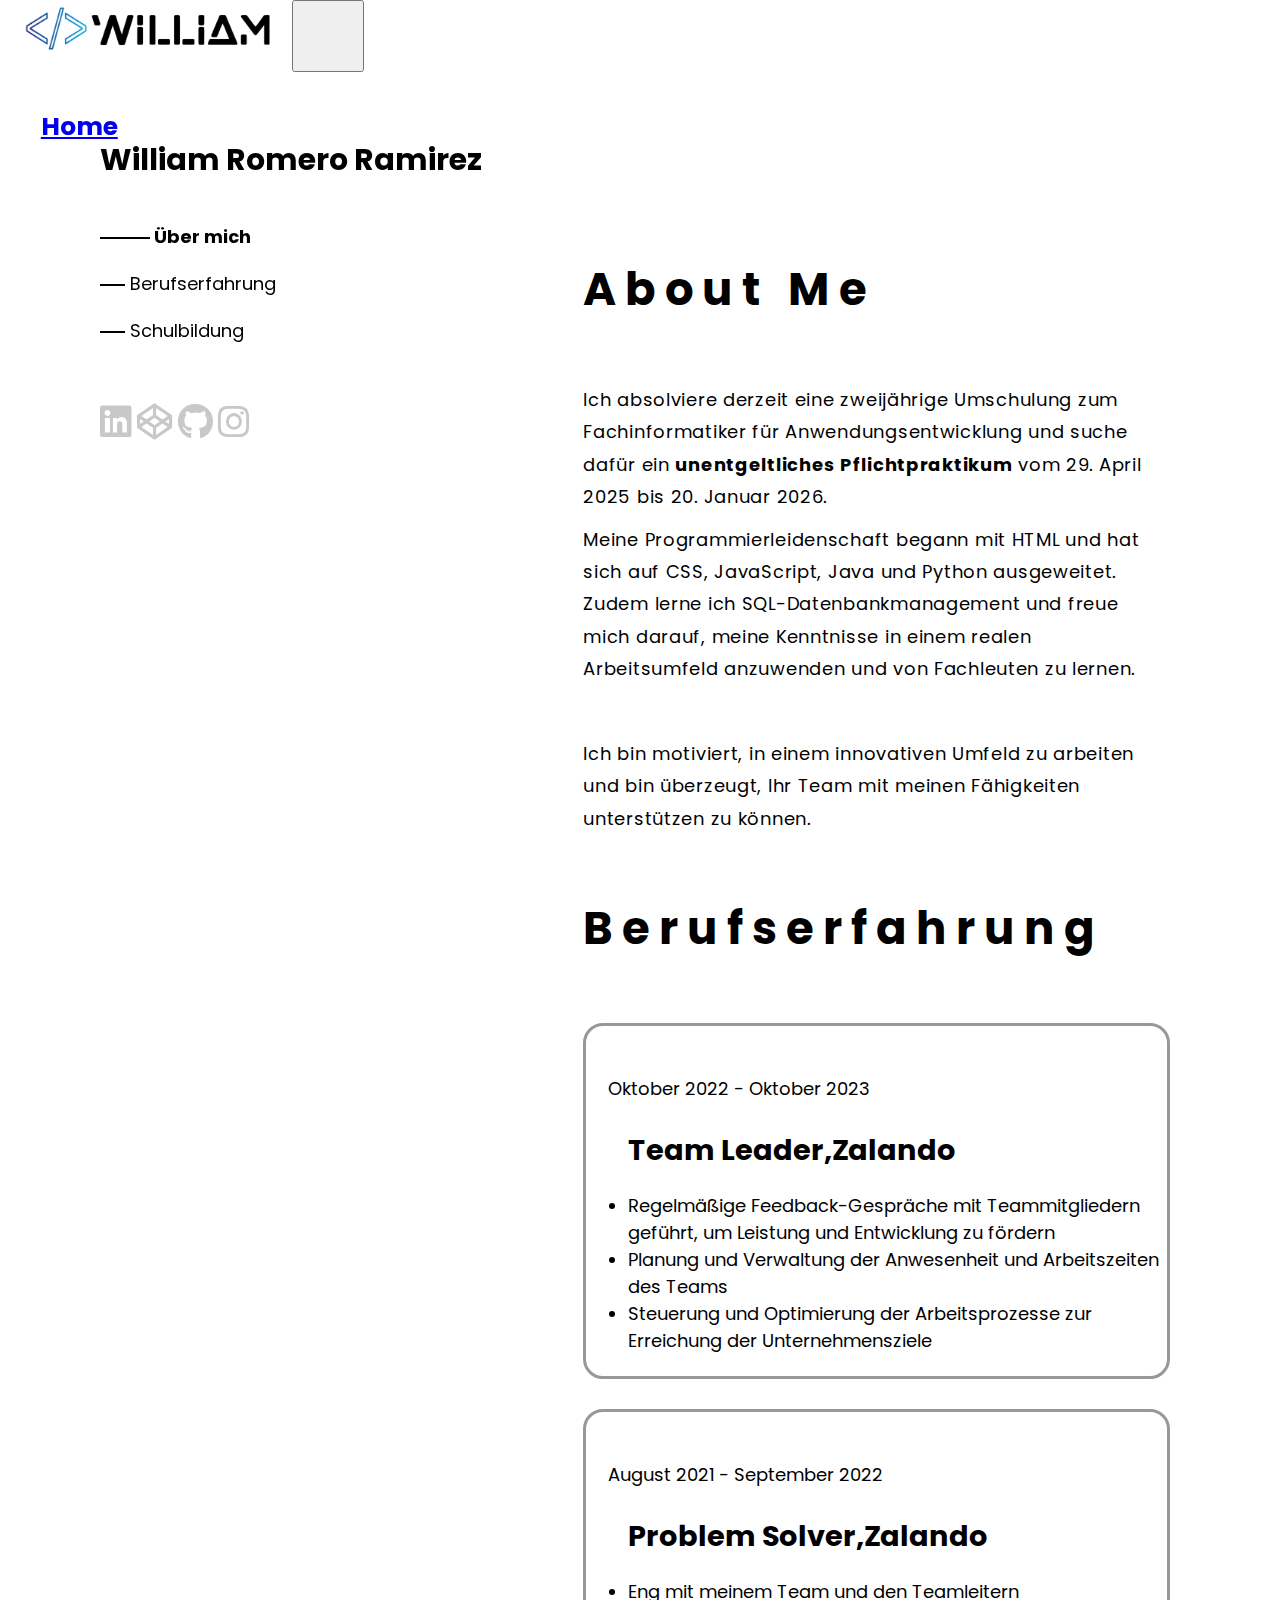
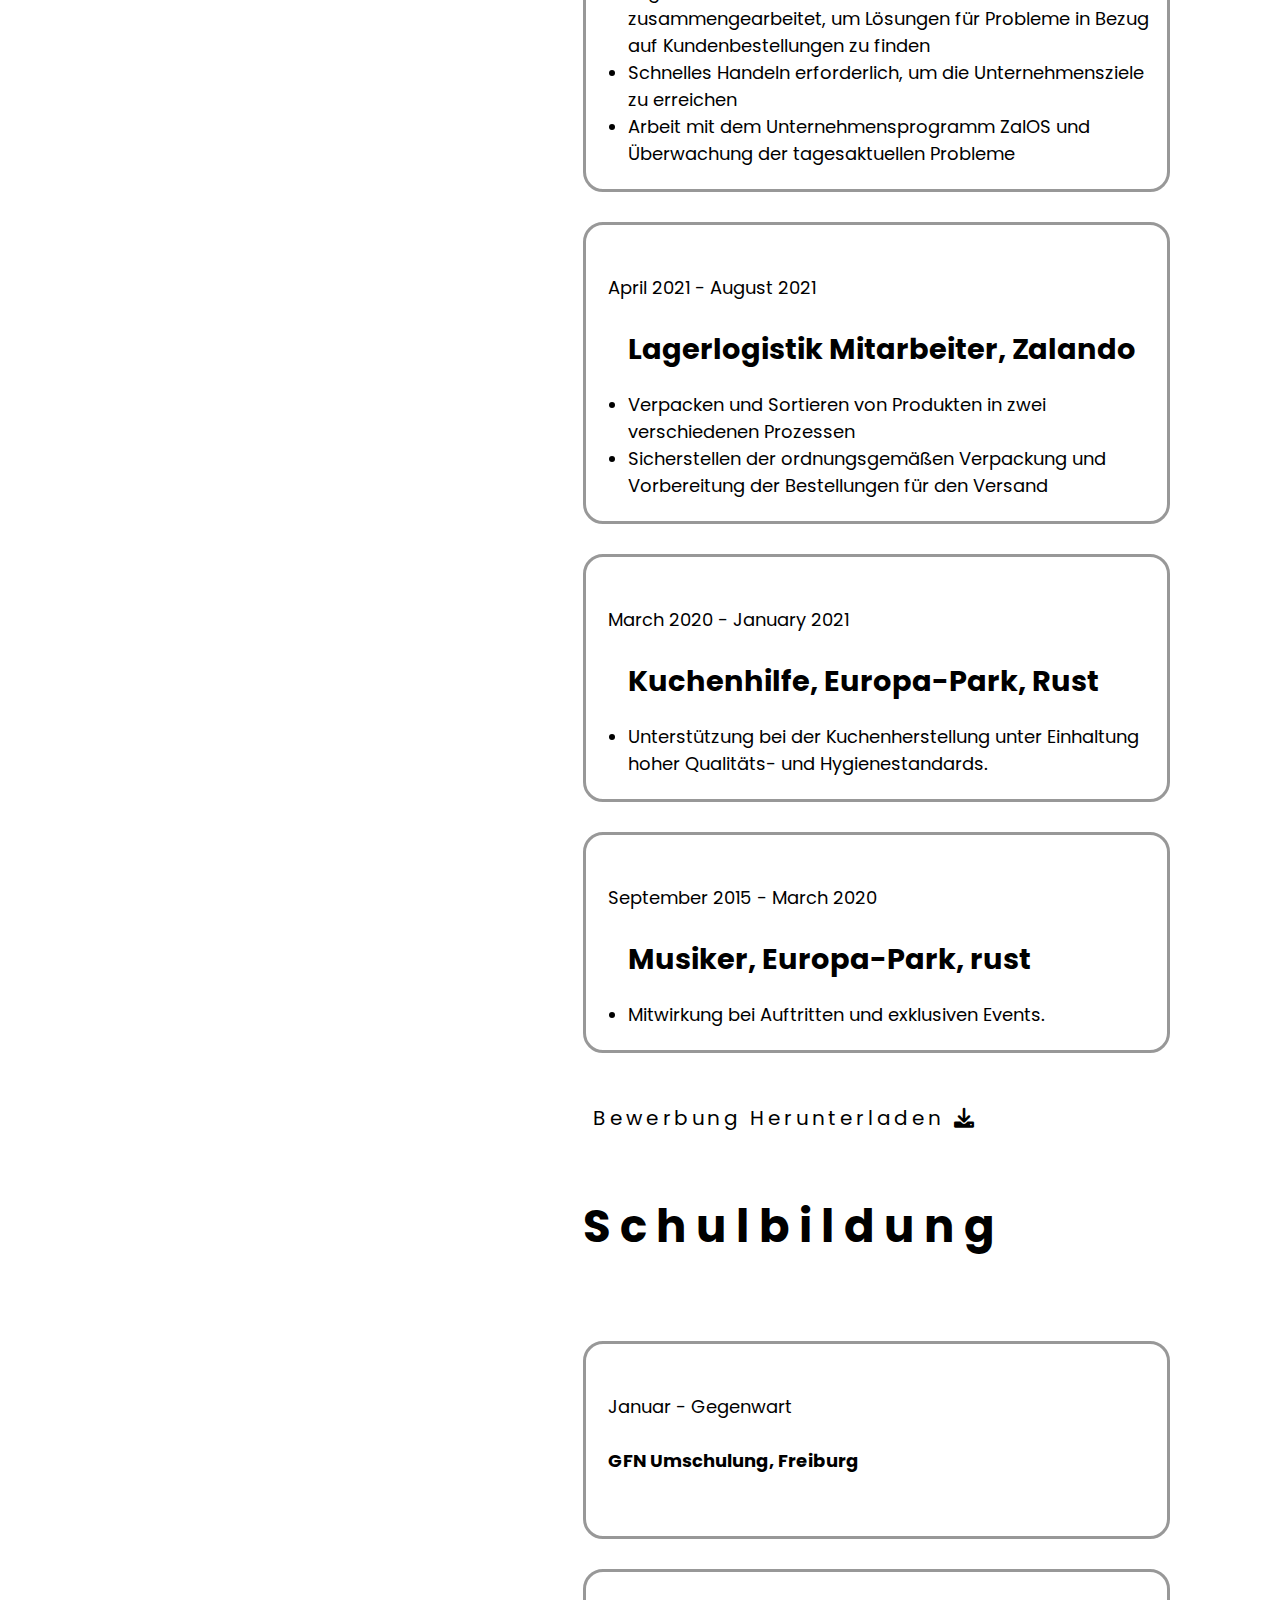
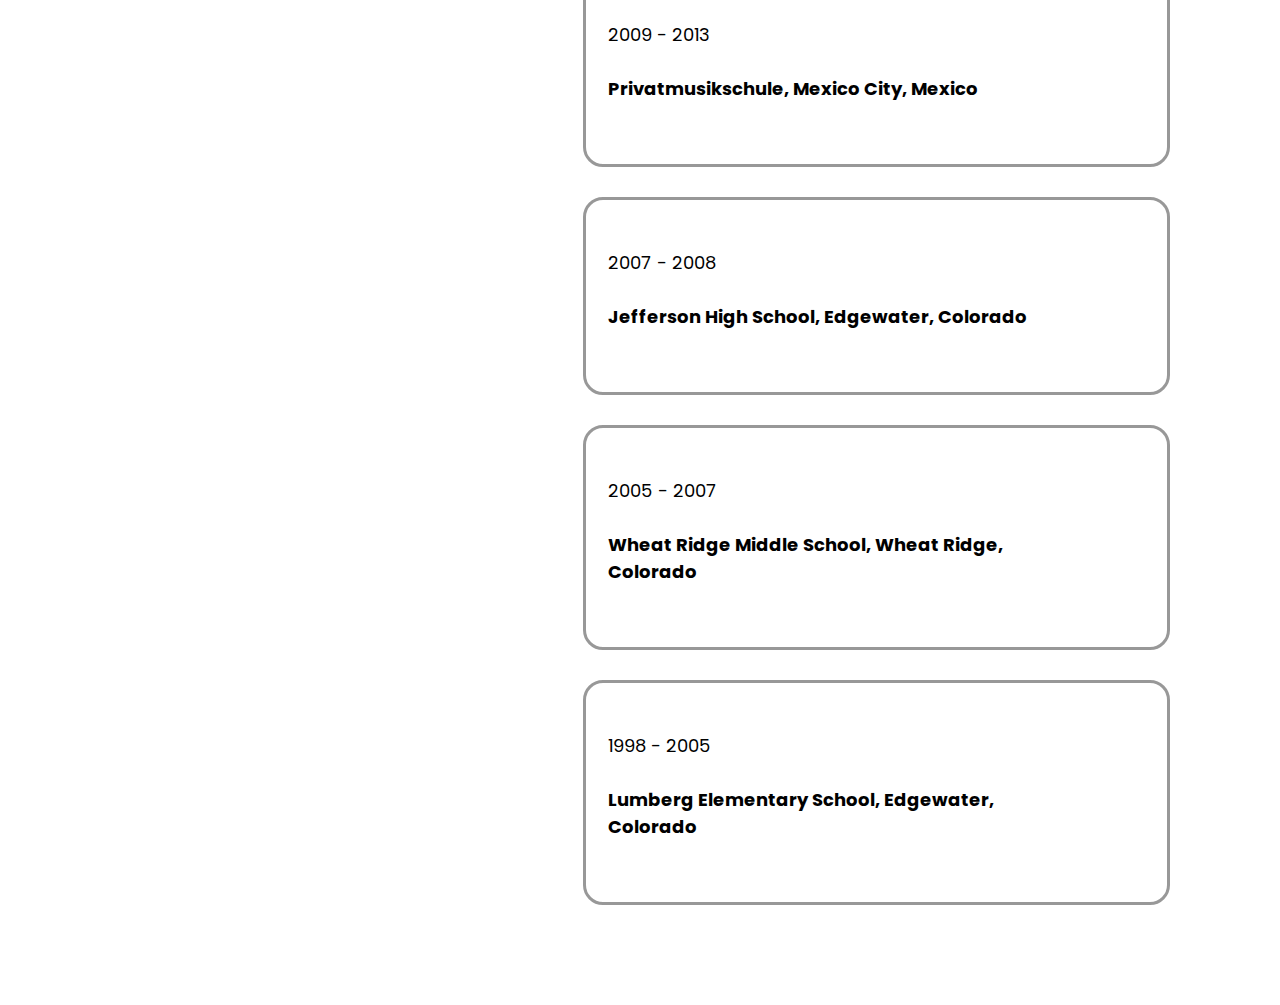
==== resume.html @ 7e800c6c "Finished Portfolio" ====
<!doctype html>
<html lang="de">
<head>
    <meta charset="UTF-8">
    <meta name="viewport"
          content="width=device-width, user-scalable=no, initial-scale=1.0, maximum-scale=1.0, minimum-scale=1.0">
    <meta http-equiv="X-UA-Compatible" content="ie=edge">
    <title>Über Mich</title>
    <link href="https://cdn.jsdelivr.net/npm/bootstrap@5.0.2/dist/css/bootstrap.min.css" rel="stylesheet"
          integrity="sha384-EVSTQN3/azprG1Anm3QDgpJLIm9Nao0Yz1ztcQTwFspd3yD65VohhpuuCOmLASjC" crossorigin="anonymous">
    <link rel="stylesheet" href="https://cdnjs.cloudflare.com/ajax/libs/font-awesome/6.0.0-beta3/css/all.min.css">
    <script src="https://cdn.jsdelivr.net/npm/bootstrap@5.0.2/dist/js/bootstrap.bundle.min.js"
            integrity="sha384-MrcW6ZMFYlzcLA8Nl+NtUVF0sA7MsXsP1UyJoMp4YLEuNSfAP+JcXn/tWtIaxVXM" crossorigin="anonymous">

    </script>
    <link rel="preconnect" href="https://fonts.googleapis.com">
    <link rel="preconnect" href="https://fonts.gstatic.com" crossorigin>
    <link href="https://fonts.googleapis.com/css2?family=Playfair+Display:ital,wght@0,400..900;1,400..900&display=swap"
          rel="stylesheet">
    <link rel="stylesheet" href="resume.css">
</head>
<body class="bg-light">
<nav id="navbar" class="navbar navbar-expand-lg navbar-dark">
    <div class="container-fluid ">
        <a class="navbar-brand text-dark" href="index.html"><img id="logo" src="logo.PNG" alt=""></a>
        <button class="navbar-toggler bg-dark" type="button" data-bs-toggle="collapse" data-bs-target="#navbarNavAltMarkup" aria-controls="navbarNavAltMarkup" aria-expanded="false" aria-label="Toggle navigation">
            <span class="navbar-toggler-icon"></span>
        </button>
        <div class="collapse navbar-collapse d-lg-flex justify-content-end " id="navbarNavAltMarkup">
            <div class="navbar-nav d-flex">
                <a class="nav-link active text-dark" aria-current="page" href="index.html">Home</a>
                <!--                <a class="nav-link text-dark" href="index.html#about">Über Mich</a>-->
                <!--                <a class="nav-link text-dark" href="index.html#tech-stack-ctr">Tech-stack</a>-->
                <!--                <a class="nav-link text-dark" href="index.html#projects-ctr">Projekten</a>-->
                <!--                <a class="nav-link text-dark" href="#">Lebenslauf</a>-->
            </div>
        </div>
    </div>
</nav>
<div id="resume-ctr" class="d-flex">
    <section id="about-ctr" class="d-xl-flex flex-xl-column">
        <div id="pic-ctr">
            <img id="resume-pic" src="william4.PNG" alt="">
        </div>
        <h1>William Romero Ramirez</h1>

        <section id="about-nav" class=" justify-content-end flex-column">
            <a href="#about-right-ctr">
                <p id="about-me"><span class="nav-line "></span> Über mich</p>
            </a>
            <a href="#resume">
                <p id="experience"><span class="nav-line"></span> Berufserfahrung</p>
            </a>
            <a href="#schools-ctr">
                <p id="education"><span class="nav-line"></span> Schulbildung</p>
            </a>
        </section>
        <div id="about-icons" class="d-flex justify-content-between">
            <a href="#">
                <i class="fa-brands fa-linkedin"></i>
            </a>
            <a href="#">
                <i class="fa-brands fa-codepen"></i>
            </a>
            <a href="#">
                <i class="fa-brands fa-github"></i>
            </a>
            <a href="https://www.instagram.com/willrr07/" target="_blank">
                <i class="fa-brands fa-instagram"></i>
            </a>
        </div>

    </section>
    <section id="about-right-ctr">
        <h2>About Me</h2>
        <div id="about-text" >
            <p class="text">
                Ich absolviere derzeit eine zweijährige Umschulung zum Fachinformatiker für Anwendungsentwicklung und
                suche dafür ein <span>unentgeltliches Pflichtpraktikum</span> vom 29. April 2025 bis 20. Januar 2026.
            </p>
            <p class="text">
                Meine Programmierleidenschaft begann mit HTML und hat sich auf CSS, JavaScript, Java und Python
                ausgeweitet. Zudem lerne ich SQL-Datenbankmanagement und freue mich darauf, meine Kenntnisse in
                einem realen Arbeitsumfeld anzuwenden und von Fachleuten zu lernen.
            </p>
            <br>
            <p class="text">
                Ich bin motiviert, in einem innovativen Umfeld zu arbeiten und bin überzeugt, Ihr Team mit meinen
                Fähigkeiten unterstützen zu können.
            </p>
        </div>
        <h2>Berufserfahrung</h2>
        <section id="resume">

            <div id="job1" class="jobs">
                <div class="date">
                    <span class="job-date">Oktober 2022 - Oktober 2023</span>
                </div>
                <div class="ex-ctr">
                    <h3>Team Leader,Zalando</h3>
                    <ul class="active-text">
                        <li>Regelmäßige Feedback-Gespräche mit Teammitgliedern geführt, um Leistung und Entwicklung zu fördern</li>
                        <li>Planung und Verwaltung der Anwesenheit und Arbeitszeiten des Teams</li>
                        <li>Steuerung und Optimierung der Arbeitsprozesse zur Erreichung der Unternehmensziele</li>
                    </ul>
                </div>
            </div>
            <div id="job2" class="jobs">
                <div class="date">
                    <span class="job-date">August 2021 - September 2022</span>
                </div>
                <div class="ex-ctr">
                    <h3>Problem Solver,Zalando</h3>

                    <ul>
                        <li>Eng mit meinem Team und den Teamleitern zusammengearbeitet, um Lösungen für Probleme in
                            Bezug auf Kundenbestellungen zu finden</li>
                        <li>Schnelles Handeln erforderlich, um die Unternehmensziele zu erreichen</li>
                        <li>Arbeit mit dem Unternehmensprogramm ZalOS und Überwachung der tagesaktuellen Probleme</li>
                    </ul>
                </div>

            </div>
            <div id="job3" class="jobs">
                <div class="date">
                    <span class="job-date">April 2021 - August 2021</span>
                </div>
                <div class="ex-ctr">
                    <h3>Lagerlogistik Mitarbeiter, Zalando</h3>

                    <ul>
                        <li>Verpacken und Sortieren von Produkten in zwei verschiedenen Prozessen</li>
                        <li>Sicherstellen der ordnungsgemäßen Verpackung und Vorbereitung der Bestellungen für den
                            Versand</li>

                    </ul>
                </div>

            </div>
            <div id="job4" class="jobs">
                <div class="date">
                    <span class="job-date">March 2020 - January 2021</span>
                </div>
                <div class="ex-ctr">
                    <h3>Kuchenhilfe, Europa-Park, Rust</h3>

                    <ul>
                        <li>Unterstützung bei der Kuchenherstellung unter Einhaltung hoher
                            Qualitäts- und
                            Hygienestandards.</li>

                    </ul>
                </div>

            </div>
            <div id="job5" class="jobs">
                <div class="date">
                    <span class="job-date">September 2015 - March 2020</span>
                </div>
                <div class="ex-ctr">
                    <h3>Musiker, Europa-Park, rust</h3>

                    <ul>
                        <li>Mitwirkung bei Auftritten und exklusiven Events.</li>

                    </ul>
                </div>

            </div>
            <div id="cv">
                <a id="download" href="#">Bewerbung Herunterladen
                    <i class="fa-solid fa-download"></i>
                </a>

            </div>
            <h2>Schulbildung</h2>
            <section id="schools-ctr">
                <div class="schools">
                    <div class="date">
                        <p class="job-date">Januar - Gegenwart</p>
                    </div>
                    <div class="school">
                        <h3>GFN Umschulung, Freiburg</h3>
                    </div>
                </div>
                <div class="schools">
                    <div class="date">
                        <p class="job-date">2009 - 2013</p>
                    </div>
                    <div class="school">
                        <h3>Privatmusikschule, Mexico City, Mexico</h3>
                    </div>
                </div>
                <div class="schools">
                    <div class="date">
                        <p class="job-date">2007 - 2008</p>
                    </div>
                    <div class="school">
                        <h3>Jefferson High School, Edgewater, Colorado</h3>
                    </div>
                </div>
                <div class="schools">
                    <div class="date">
                        <p class="job-date">2005 - 2007</p>
                    </div>
                    <div class="school">
                        <h3>Wheat Ridge Middle School, Wheat Ridge, Colorado</h3>
                    </div>
                </div>
                <div class="schools">
                    <div class="date">
                        <p class="job-date">1998 - 2005</p>
                    </div>
                    <div class="school">
                        <h3>Lumberg Elementary School, Edgewater, Colorado</h3>
                    </div>
                </div>
            </section>

        </section>
    </section>
</div>
<script src="resume.js"></script>
</body>
</html>
---- resume.css ----
@font-face {
    font-family: 'MyCustomFont';
    src: url('fonts/Poppins-Regular.ttf') format('truetype'); /* Point to the correct path */
    font-weight: 400;
    font-style: normal;
}
@font-face {
    font-family: 'MyCustomFont';
    src: url('fonts/Poppins-SemiBold.ttf') format('truetype'); /* Point to the correct path */
    font-weight: 600;
    font-style: normal;
}
@font-face {
    font-family: 'MyCustomFont';
    src: url('fonts/Poppins-Bold.ttf') format('truetype'); /* Point to the correct path */
    font-weight: 800;
    font-style: normal;
}

*{
    margin: 0;
    padding: 0;
    font-size: 18px;
    font-family: 'MyCustomFont';
}
#navbar {
    z-index: 1;
    font-size: 2.2rem;
    font-weight: bold;
}
#logo{
    width: 16rem;
}
.navbar-toggler{
    /*position: absolute;*/
    width: 4rem;
    height: 4rem;
}
.navbar-toggler-icon{
    width: 2rem;
    height: 2rem;
}
.navbar-collapse{
    color: black;
    backdrop-filter: blur(10px);
    padding: 30px;
    margin-left: 65%;
}


html{
    scroll-padding-top: 180px;
}
#resume-ctr{
    width: 70%;
    margin-left: 30%;
    box-sizing: border-box;
}
#about-nav a {
    text-decoration: none;
}

#about-ctr{
    position: fixed; /* Keeps the left div fixed in place */
    top: 70px; /* Ensures it stays at the top of the viewport */
    left: 80px; /* Ensures it stays aligned with the left side */
    width: 35%; /* Adjust the width as needed */
    height: 50vh; /* Full height of the viewport */
    /* Optional background color */
    padding: 20px;
    box-sizing: border-box;
}
h1 {
    margin: 20px 0;
    font-size: 30px;
}
h2{
    letter-spacing: .5rem;
}
h1,h2,h3{
    color:black;

}
p,li{
    color: black;
}

#about-nav {
    align-items: start;
    width: 40%;
    margin: 40px 0;
}
.active-nav {
    font-weight: bold;
}
.active-nav .nav-line{
    width:50px;
    transition: 1s;
}
#about-nav p {
    font-size: 18px;
    margin-bottom: 20px;
}
.nav-line {
    display: inline-block;
    width: 25px; /* Adjust the width to the length of the dash you want */
    height: 2px; /* Adjust the height to the thickness of the dash */
    background-color: black; /* Set the color of the dash */
    vertical-align: middle;
    transition: .5s;
}
#pic-ctr{
    width: 100%;
}
#resume-pic{
    margin-left: 3rem;
    width: 12rem;
    border-radius: 15px;
}
.jobs ul{
    list-style-type: disc;
}
h2 {
    font-size: 2.5rem;
    margin: 60px 0;
}
#about-icons {
    margin-top: 60px;

    width: 60%;
}
#about-icons i:hover{
    color: black;
    cursor: pointer;
}
#about-icons a{
    text-decoration: none;
    color:rgba(200,200,200);
}
i{
    font-size: 2rem;
}
#about-right-ctr{
    margin-left: 20%; /* Offset by the width of the left div */
    width: 70%; /* Adjust the width accordingly */
    padding: 20px;
    box-sizing: border-box; /* Includes padding in width calculation */
    overflow-y: auto;
}
#about-text{
    line-height: 1.8;
    letter-spacing: .04rem;
}
#about-text p {
    margin: 10px 0;
}
.text span{
    font-weight: bold;
}
.ex-ctr{
    width: 100%;
    padding: 0 20px
}
.jobs, .schools {

    height: 100%;

    margin: 30px 0;
    border: 3px solid rgba(50,50,50,.5);

    padding: 22px;
    border-radius: 20px;
}
.jobs h3{
    font-size: 1.6rem;
    margin-bottom: 20px;
}
.date {
    width: 100%;
    margin: 1.5rem 0;
}
#cv{
    margin: 50px 0 50px 10px;
    transition: .5s;
    width: 100%;
    letter-spacing: .2rem;
}
#cv i,a {
    font-size: 20px;
    transition: .5s;
}
#cv #download:hover + i{
    font-size: 21px;
}

#download {
    color: black;
    text-decoration: none;

}
#cv #download:hover{
    font-size: 1.2rem;
    transition: .5s;
}
#schools-ctr{
    justify-content: space-between;
    margin: 80px 0;
}
#schools-ctr h3{
    margin-bottom: 40px;
}
.schools h3 {
    font-size: 18px;
    margin-top: 2px;
}
.schools p{
    font-size: 18px;
    width: 50%;
}
.school {
    width: 80%;
}


@media (max-width: 1155px){
    #resume-ctr{
        flex-direction: column;
        width:100%;
        margin: 0;
        position: relative;

    }
    #about-ctr{
        position: relative;
        top: 0;
        left: 0;
        justify-content: center;
        height: 100%;
        width: 80%;
        text-align: center;
        margin: 0 auto;
    }
    #about-nav{
        display: none;

    }
    #about-icons{
        width: 100%;
    }
    #about-right-ctr{
        width: 80%;
        margin: 0 auto;

    }
    #about-right-ctr>h2{
        margin-top: 15rem;
    }
    .jobs .schools{
        flex-direction: column;
    }
}
@media (min-width: 992px){
    .nav-link{
        margin: 0 .6rem;
        font-size: 1.4rem;
    }
    #navbar .nav-link:hover{
        background-color: rgba(220,220,220,.5);
        border-radius: 15px;
        transition: .5s;
    }
    #logo{
        width: 16rem;
    }
    .navbar-collapse{
        margin-left:0;
    }
    #hero-img{
        height: 40rem;
        width: 100%;
    }
    #about-ctr{
        height: 50%;
        width: 40%;
        margin: 0 auto;
    }

}

@media (max-width: 730px) {
    #logo {
        width: 12rem;
    }
    .navbar-toggler{
        width: 2.5rem;
        height: 2.5rem;
    }
    .navbar-toggler-icon{
        width: 1rem;
        height: 1rem;
    }
    #about-ctr{
        width: 100%;
    }
    #about-right-ctr{
        width: 95%;
        padding: 0;
    }
}
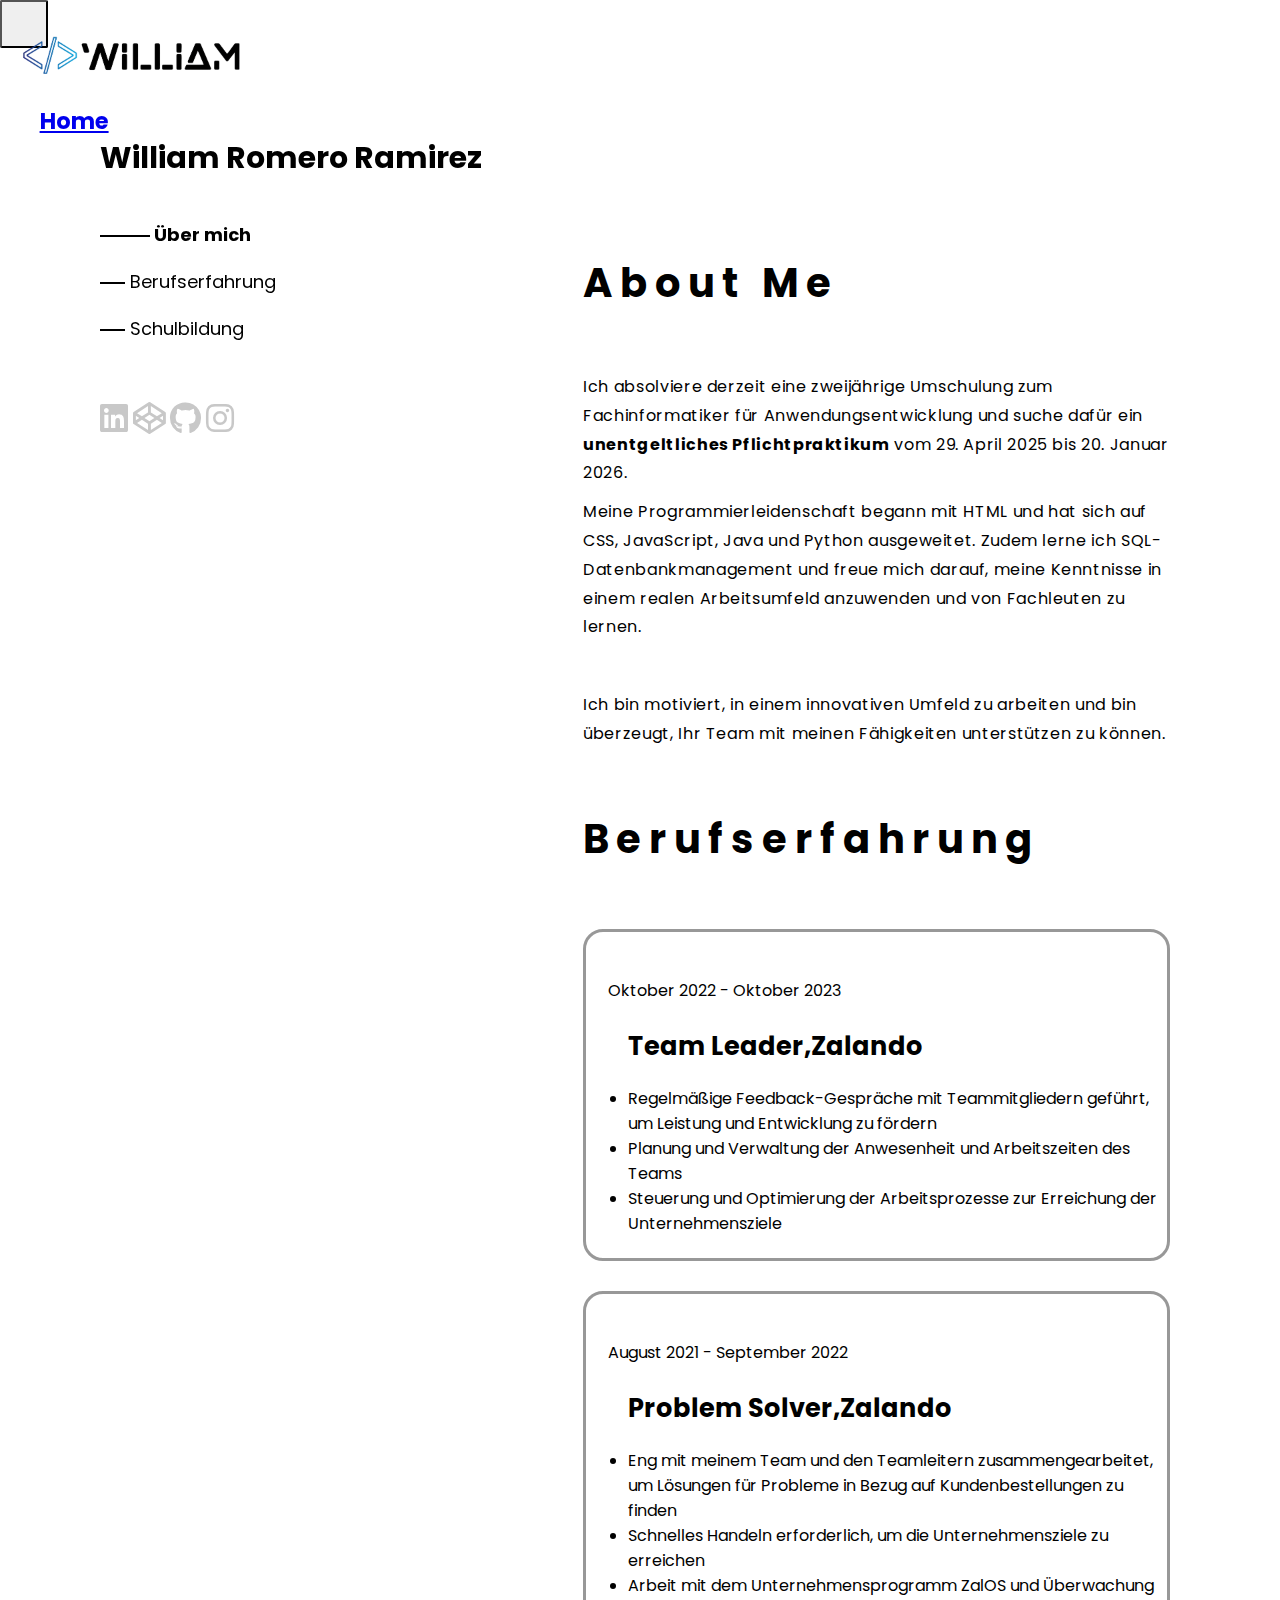
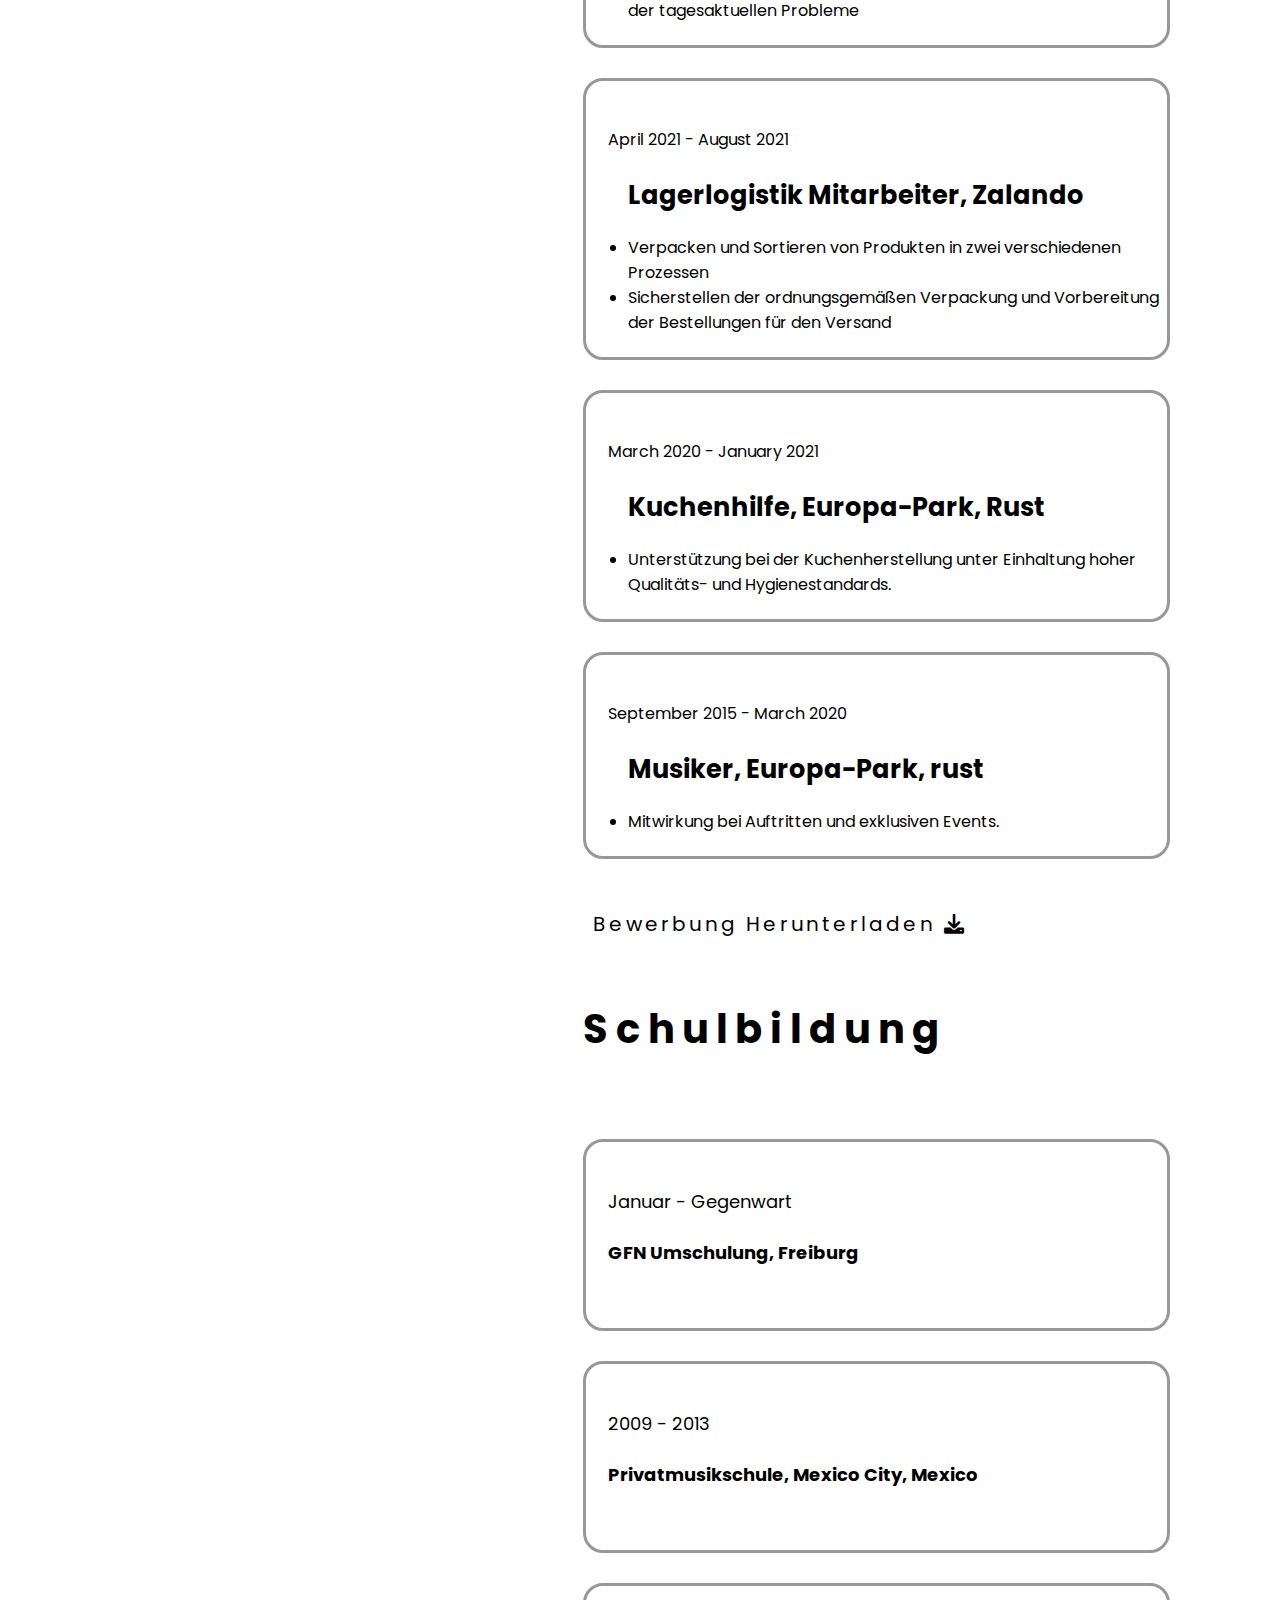
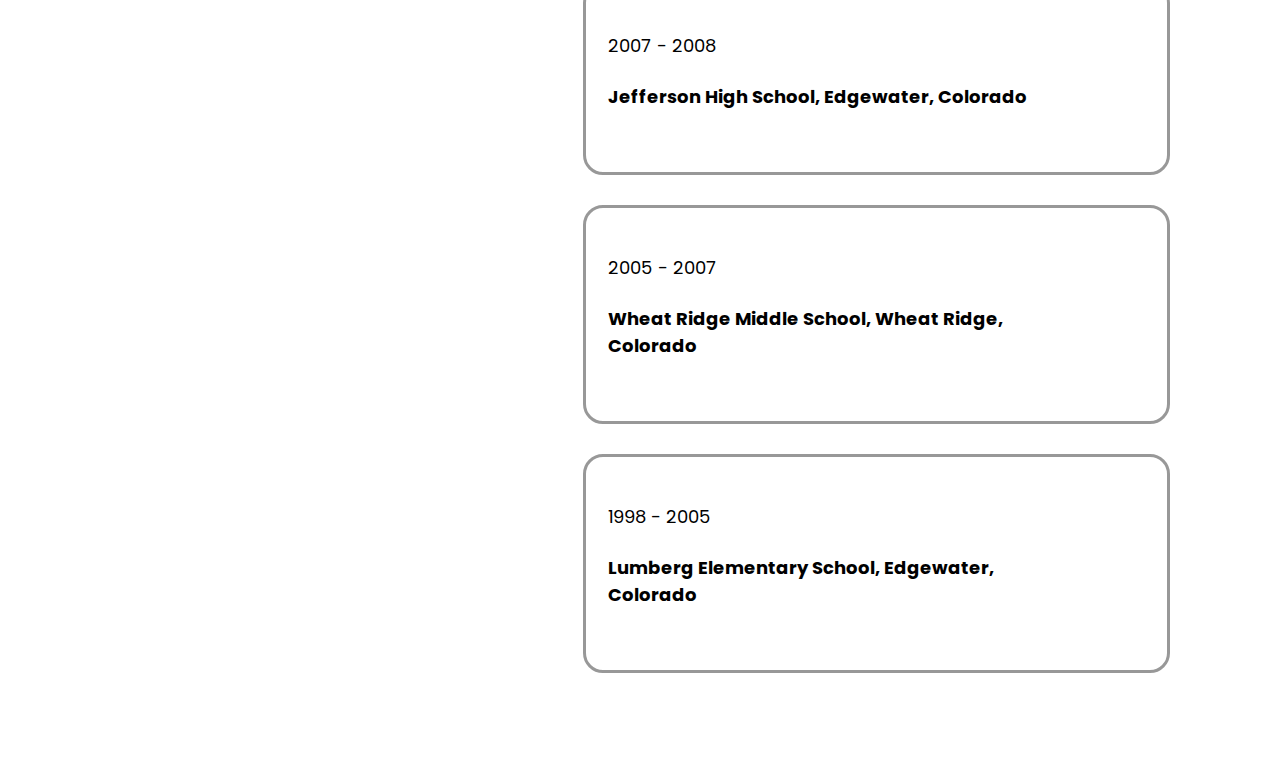
==== commit e99f6a01: "updated links" ====
--- a/resume.html
+++ b/resume.html
@@ -56,13 +56,13 @@
             </a>
         </section>
         <div id="about-icons" class="d-flex justify-content-between">
-            <a href="#">
+            <a href="https://www.linkedin.com/in/william-romero-ramirez-38bbb51ab/" target="_blank">
                 <i class="fa-brands fa-linkedin"></i>
             </a>
-            <a href="#">
+            <a href="https://codepen.io/your-work/" target="_blank">
                 <i class="fa-brands fa-codepen"></i>
             </a>
-            <a href="#">
+            <a href="https://github.com/williamR07" target="_blank">
                 <i class="fa-brands fa-github"></i>
             </a>
             <a href="https://www.instagram.com/willrr07/" target="_blank">
--- a/resume.css
+++ b/resume.css
@@ -20,7 +20,6 @@
 *{
     margin: 0;
     padding: 0;
-    font-size: 18px;
     font-family: 'MyCustomFont';
 }
 #navbar {
@@ -28,17 +27,19 @@
     font-size: 2.2rem;
     font-weight: bold;
 }
-#logo{
-    width: 16rem;
+#logo {
+    width: 15rem;
+    position: absolute;
+    top: 1.5rem;
+    left: 0;
+    z-index: 1;
 }
 .navbar-toggler{
     /*position: absolute;*/
-    width: 4rem;
-    height: 4rem;
+    padding: 0;
 }
 .navbar-toggler-icon{
-    width: 2rem;
-    height: 2rem;
+
 }
 .navbar-collapse{
     color: black;
@@ -244,6 +245,17 @@
         display: none;
 
     }
+    .navbar-toggler{
+        width: 4rem;
+        height: 4rem;
+        border-radius: 2px;
+    }
+    .navbar-toggler-icon{
+        width: 2rem;
+        height: 2rem;
+        padding: 0;
+        margin:0;
+    }
     #about-icons{
         width: 100%;
     }
@@ -269,8 +281,22 @@
         border-radius: 15px;
         transition: .5s;
     }
-    #logo{
+    .navbar-toggler{
+        width: 3rem;
+        height: 3rem;
+        border-radius: 2px;
+    }
+    .navbar-toggler-icon{
+        width: 1.5rem;
+        height: 1.5rem;
+        padding: 0;
+        margin:0;
+    }
+    #logo {
         width: 16rem;
+        position: absolute;
+        top: 2rem;
+        left: 0;
     }
     .navbar-collapse{
         margin-left:0;
@@ -289,15 +315,35 @@
 
 @media (max-width: 730px) {
     #logo {
-        width: 12rem;
+        width: 15rem;
+        position: absolute;
+        top: 1.5rem;
+        left: 0;
+    }
+    .navbar{
+        padding:0;
+    }
+    .navbar-nav {
+        font-size: 2.5rem;
+    }
+    .container-fluid{
+        width: 100%;
+        padding: .3rem .3rem 0 0;
     }
     .navbar-toggler{
-        width: 2.5rem;
-        height: 2.5rem;
+        width: 4rem;
+        height: 4rem;
+        margin: .2rem .4rem 0 0;
+        border-radius: 5px;
     }
     .navbar-toggler-icon{
-        width: 1rem;
-        height: 1rem;
+        width: 2rem;
+        height: 2rem;
+        padding: 0;
+        margin:0;
+    }
+    #resume-pic{
+        margin: 0;
     }
     #about-ctr{
         width: 100%;
@@ -306,4 +352,20 @@
         width: 95%;
         padding: 0;
     }
+    h2{
+        letter-spacing: 0.1rem;
+    }
+}
+@media (max-width: 400px){
+    #logo{
+        width: 12rem;
+        top:1rem;
+    }
+    #pic-ctr{
+        margin: 4rem 0 0 0;
+    }
+    .navbar-toggler{
+        width: 3rem;
+        height: 3rem;
+    }
 }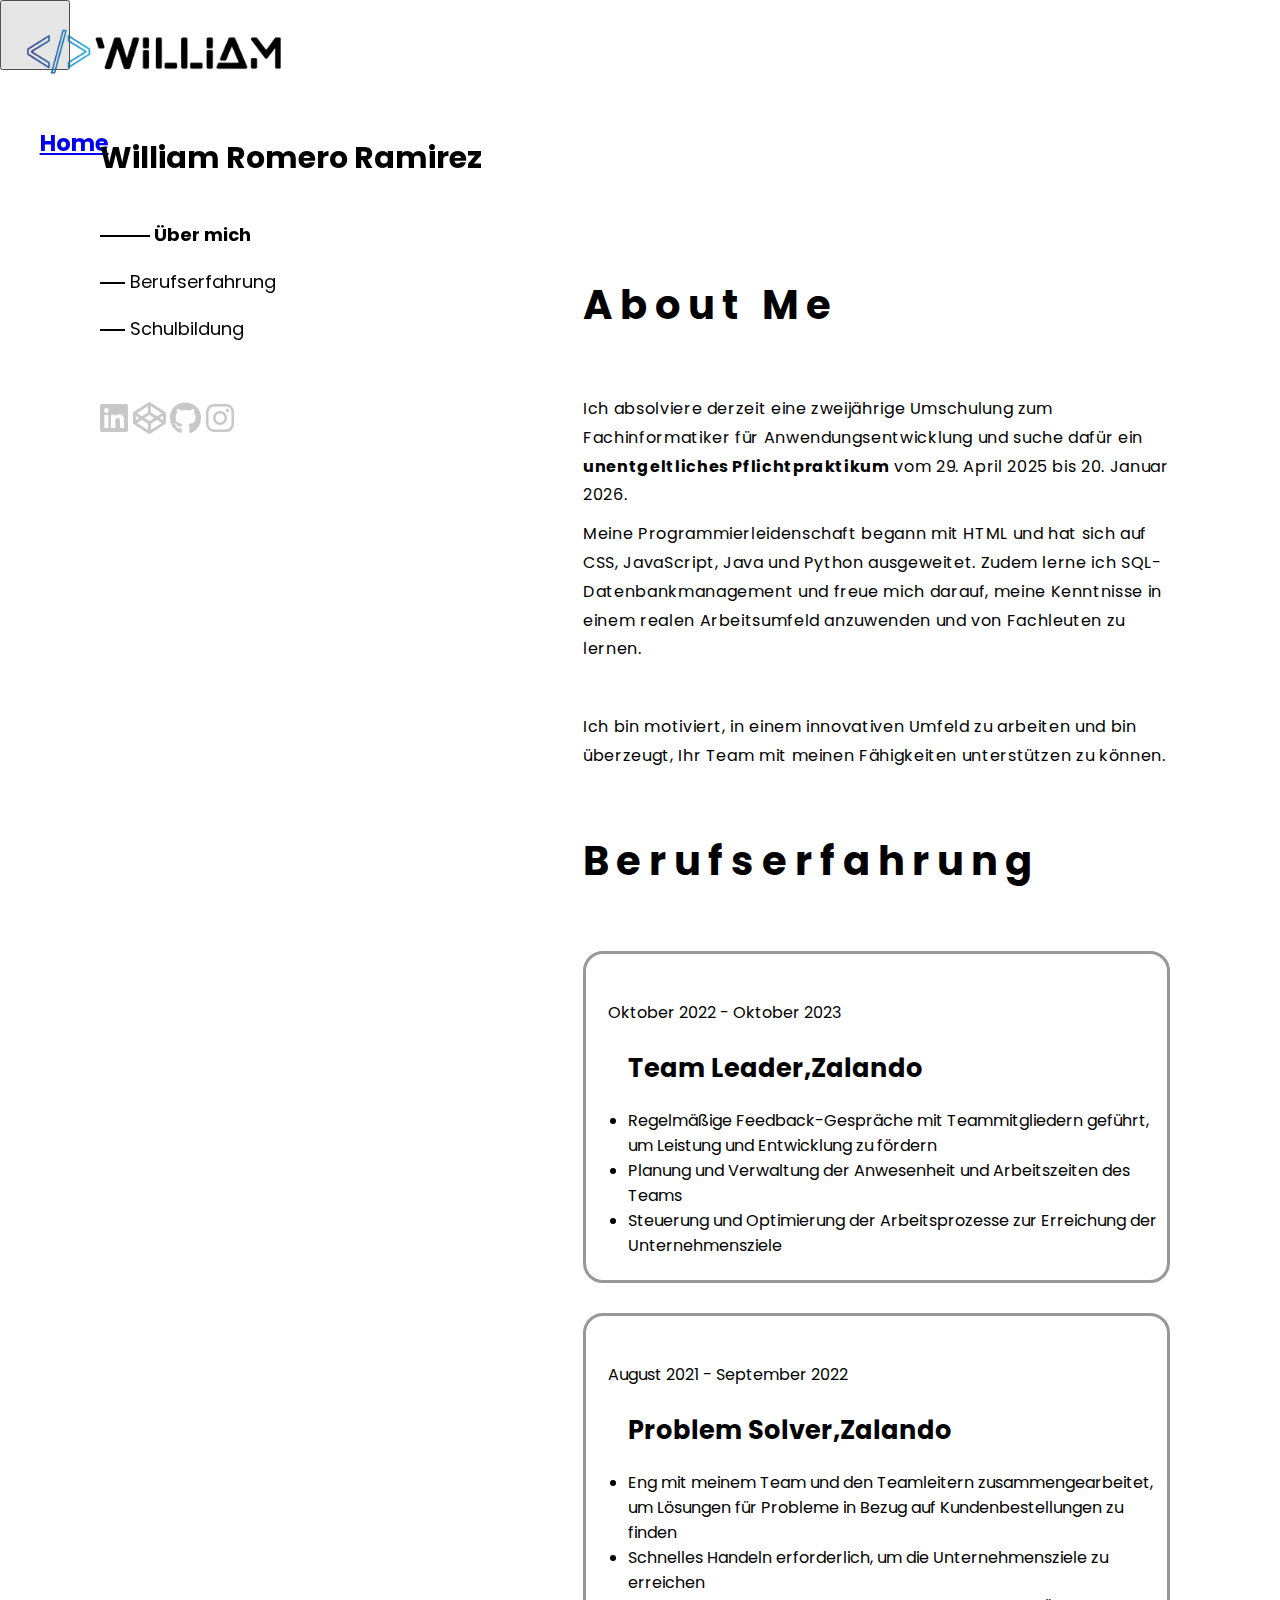
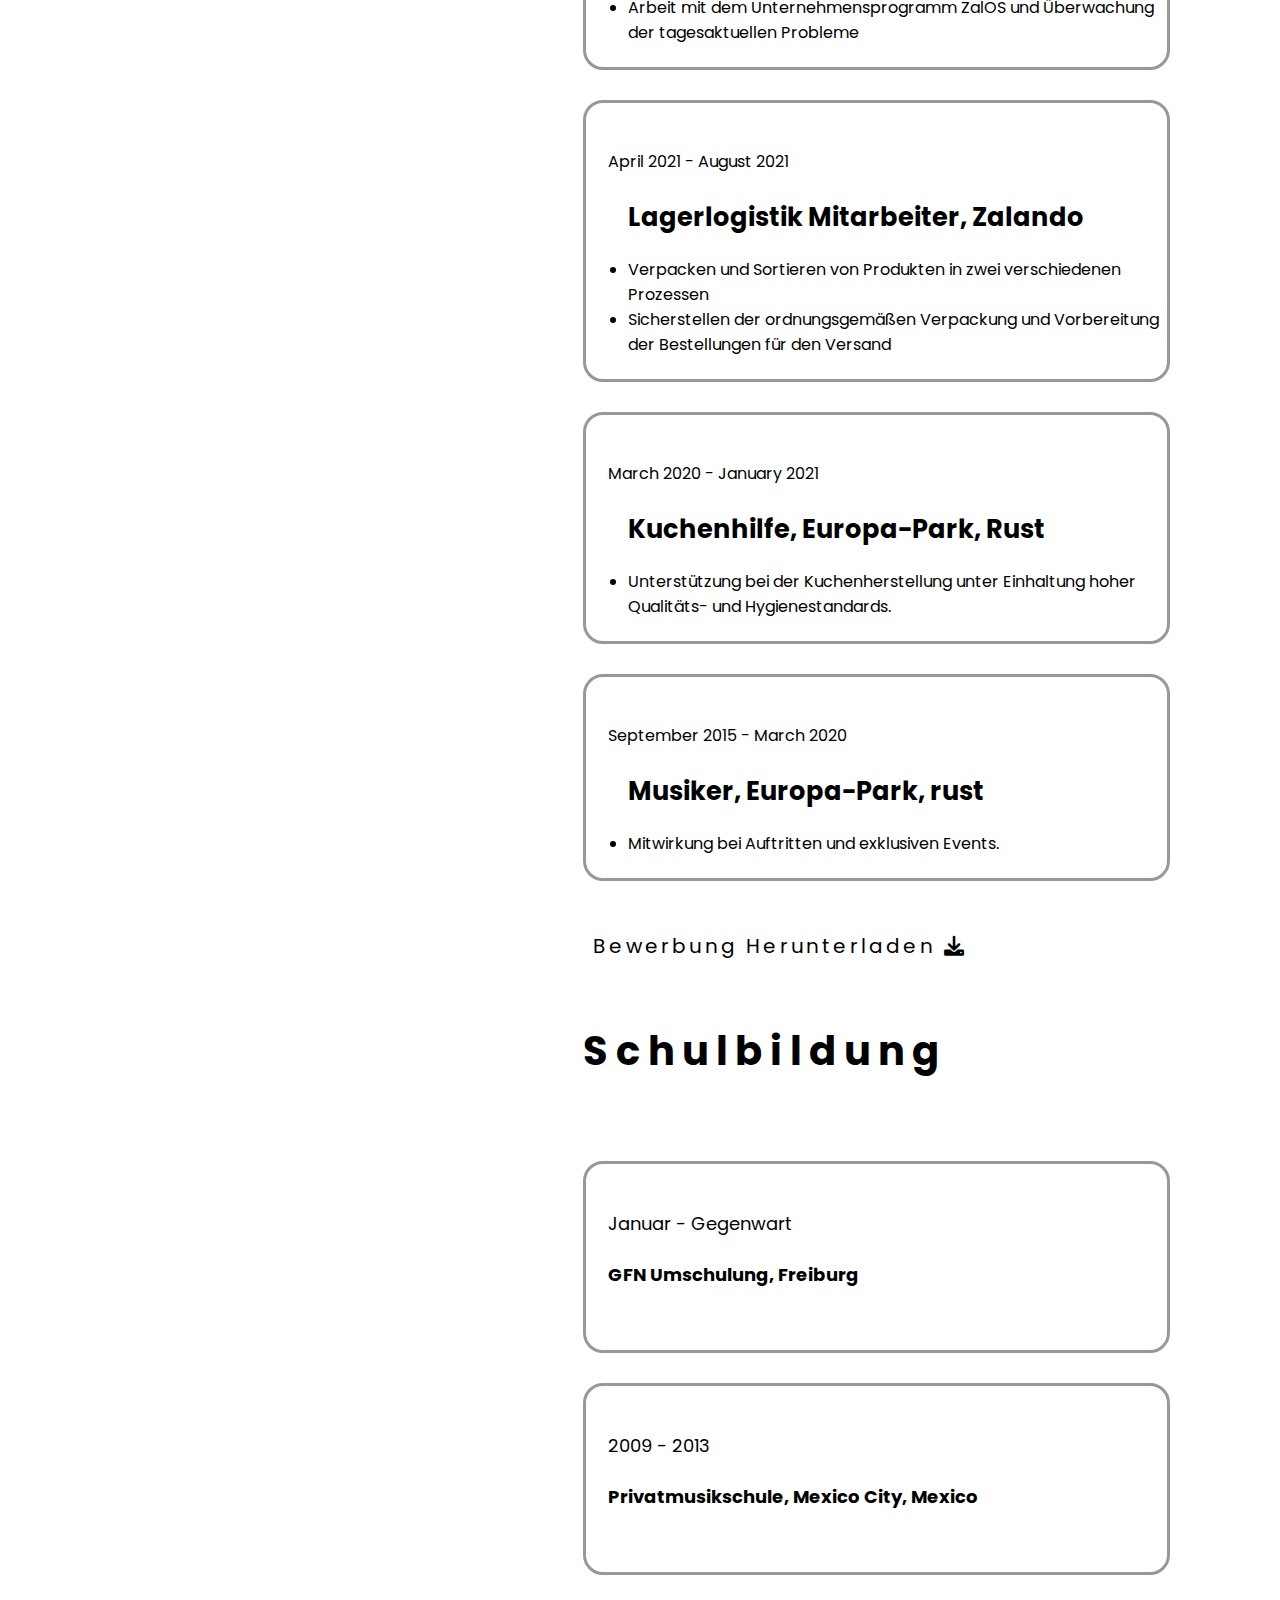
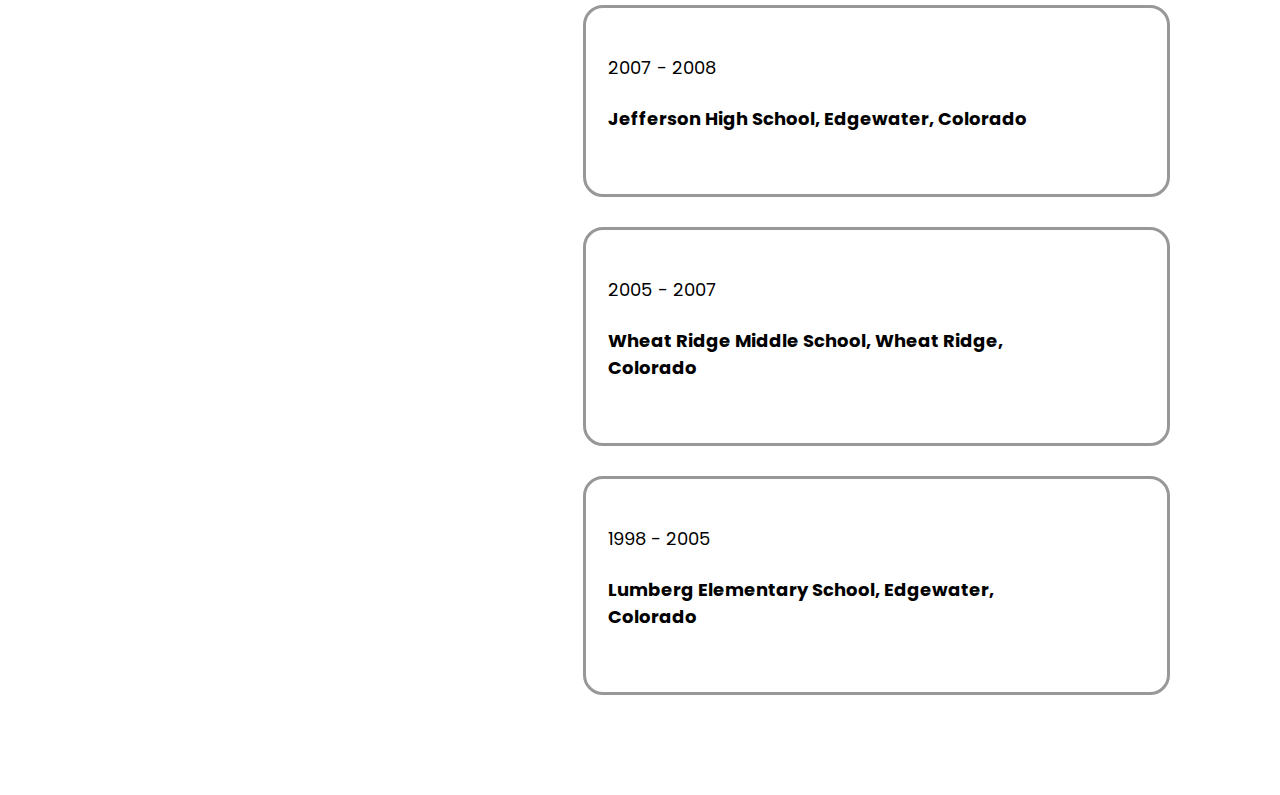
==== commit e4ea66d0: "updated the font size and hero image" ====
--- a/resume.html
+++ b/resume.html
@@ -5,6 +5,7 @@
     <meta name="viewport"
           content="width=device-width, user-scalable=no, initial-scale=1.0, maximum-scale=1.0, minimum-scale=1.0">
     <meta http-equiv="X-UA-Compatible" content="ie=edge">
+    <meta name="viewport" content="width=device-width, initial-scale=1.0">
     <title>Über Mich</title>
     <link href="https://cdn.jsdelivr.net/npm/bootstrap@5.0.2/dist/css/bootstrap.min.css" rel="stylesheet"
           integrity="sha384-EVSTQN3/azprG1Anm3QDgpJLIm9Nao0Yz1ztcQTwFspd3yD65VohhpuuCOmLASjC" crossorigin="anonymous">
--- a/resume.css
+++ b/resume.css
@@ -28,18 +28,19 @@
     font-weight: bold;
 }
 #logo {
-    width: 15rem;
+    width: 300px;
     position: absolute;
     top: 1.5rem;
     left: 0;
     z-index: 1;
 }
 .navbar-toggler{
-    /*position: absolute;*/
-    padding: 0;
+    width: 70px;
+    height: 70px;
 }
 .navbar-toggler-icon{
-
+    width: 35px;
+    height: 35px;
 }
 .navbar-collapse{
     color: black;
@@ -245,17 +246,6 @@
         display: none;
 
     }
-    .navbar-toggler{
-        width: 4rem;
-        height: 4rem;
-        border-radius: 2px;
-    }
-    .navbar-toggler-icon{
-        width: 2rem;
-        height: 2rem;
-        padding: 0;
-        margin:0;
-    }
     #about-icons{
         width: 100%;
     }
@@ -281,23 +271,7 @@
         border-radius: 15px;
         transition: .5s;
     }
-    .navbar-toggler{
-        width: 3rem;
-        height: 3rem;
-        border-radius: 2px;
-    }
-    .navbar-toggler-icon{
-        width: 1.5rem;
-        height: 1.5rem;
-        padding: 0;
-        margin:0;
-    }
-    #logo {
-        width: 16rem;
-        position: absolute;
-        top: 2rem;
-        left: 0;
-    }
+
     .navbar-collapse{
         margin-left:0;
     }
@@ -314,12 +288,7 @@
 }
 
 @media (max-width: 730px) {
-    #logo {
-        width: 15rem;
-        position: absolute;
-        top: 1.5rem;
-        left: 0;
-    }
+
     .navbar{
         padding:0;
     }
@@ -330,18 +299,7 @@
         width: 100%;
         padding: .3rem .3rem 0 0;
     }
-    .navbar-toggler{
-        width: 4rem;
-        height: 4rem;
-        margin: .2rem .4rem 0 0;
-        border-radius: 5px;
-    }
-    .navbar-toggler-icon{
-        width: 2rem;
-        height: 2rem;
-        padding: 0;
-        margin:0;
-    }
+
     #resume-pic{
         margin: 0;
     }
@@ -357,10 +315,6 @@
     }
 }
 @media (max-width: 400px){
-    #logo{
-        width: 12rem;
-        top:1rem;
-    }
     #pic-ctr{
         margin: 4rem 0 0 0;
     }
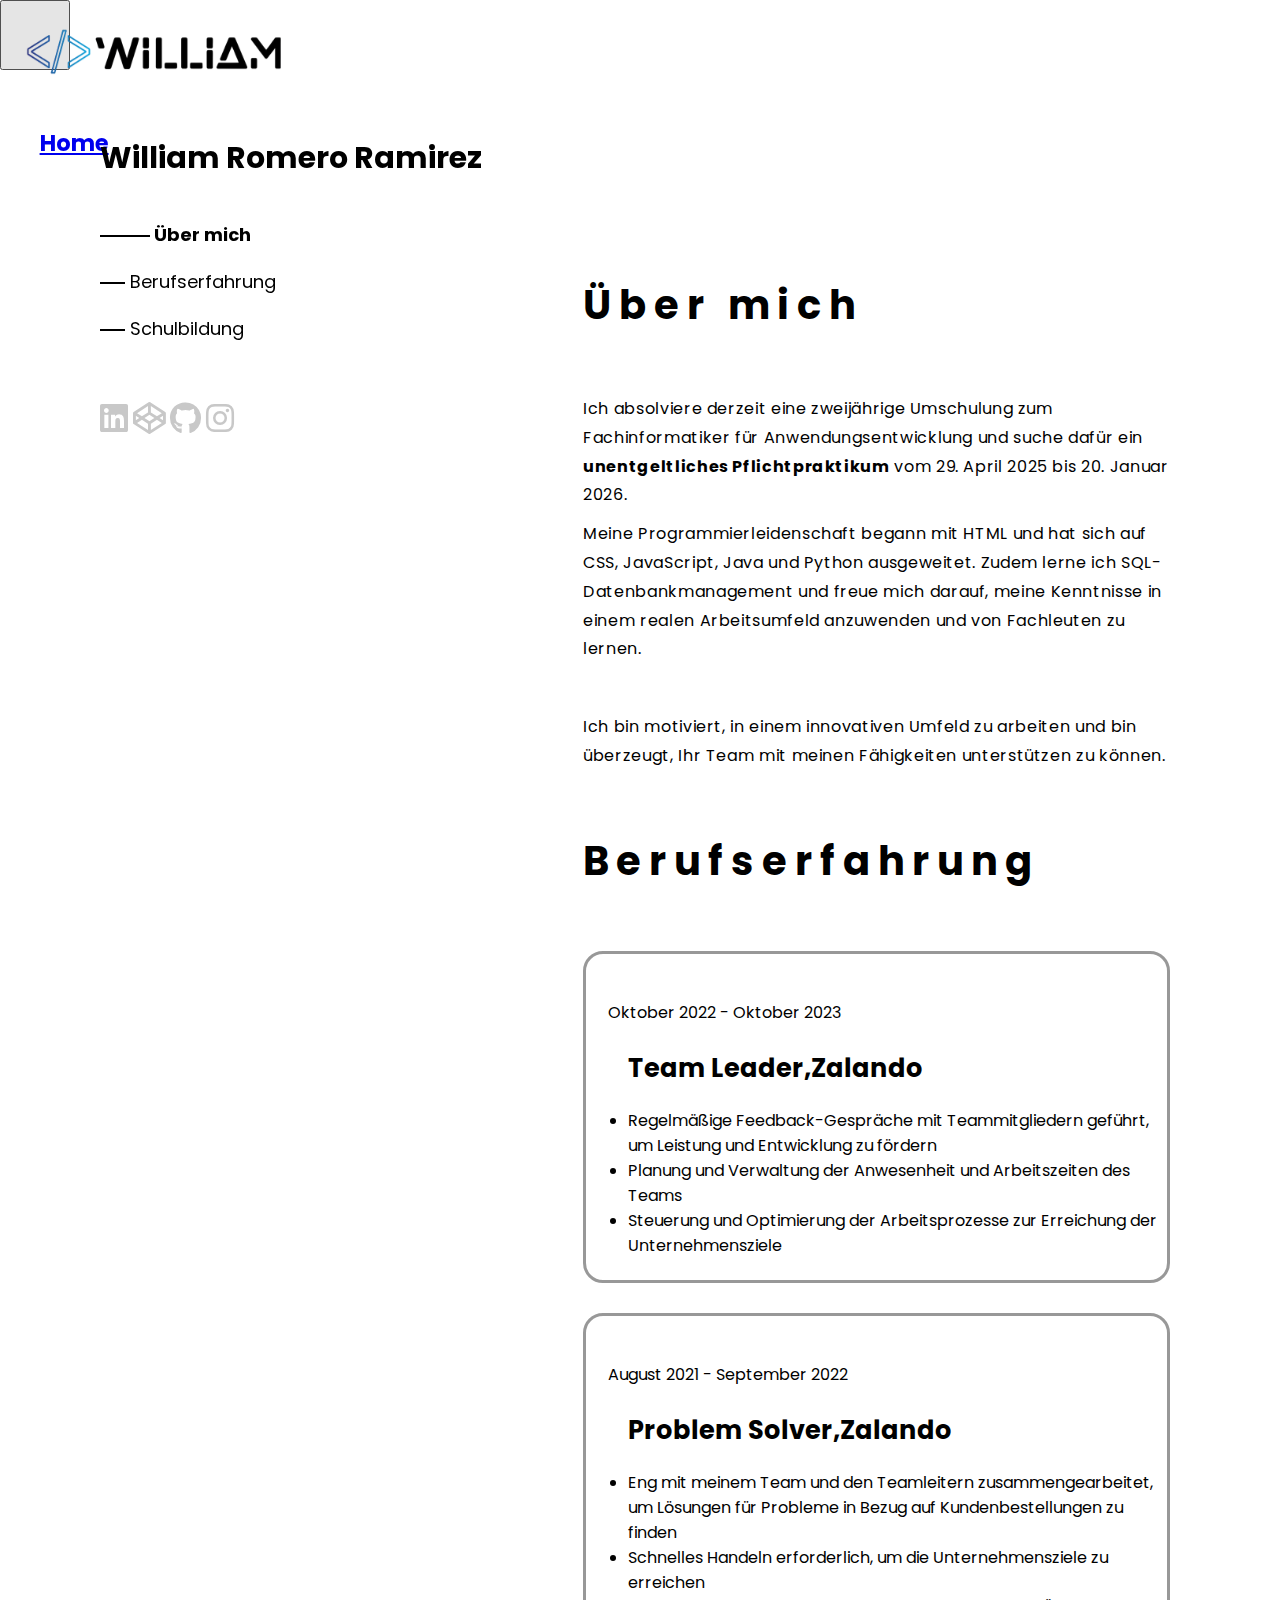
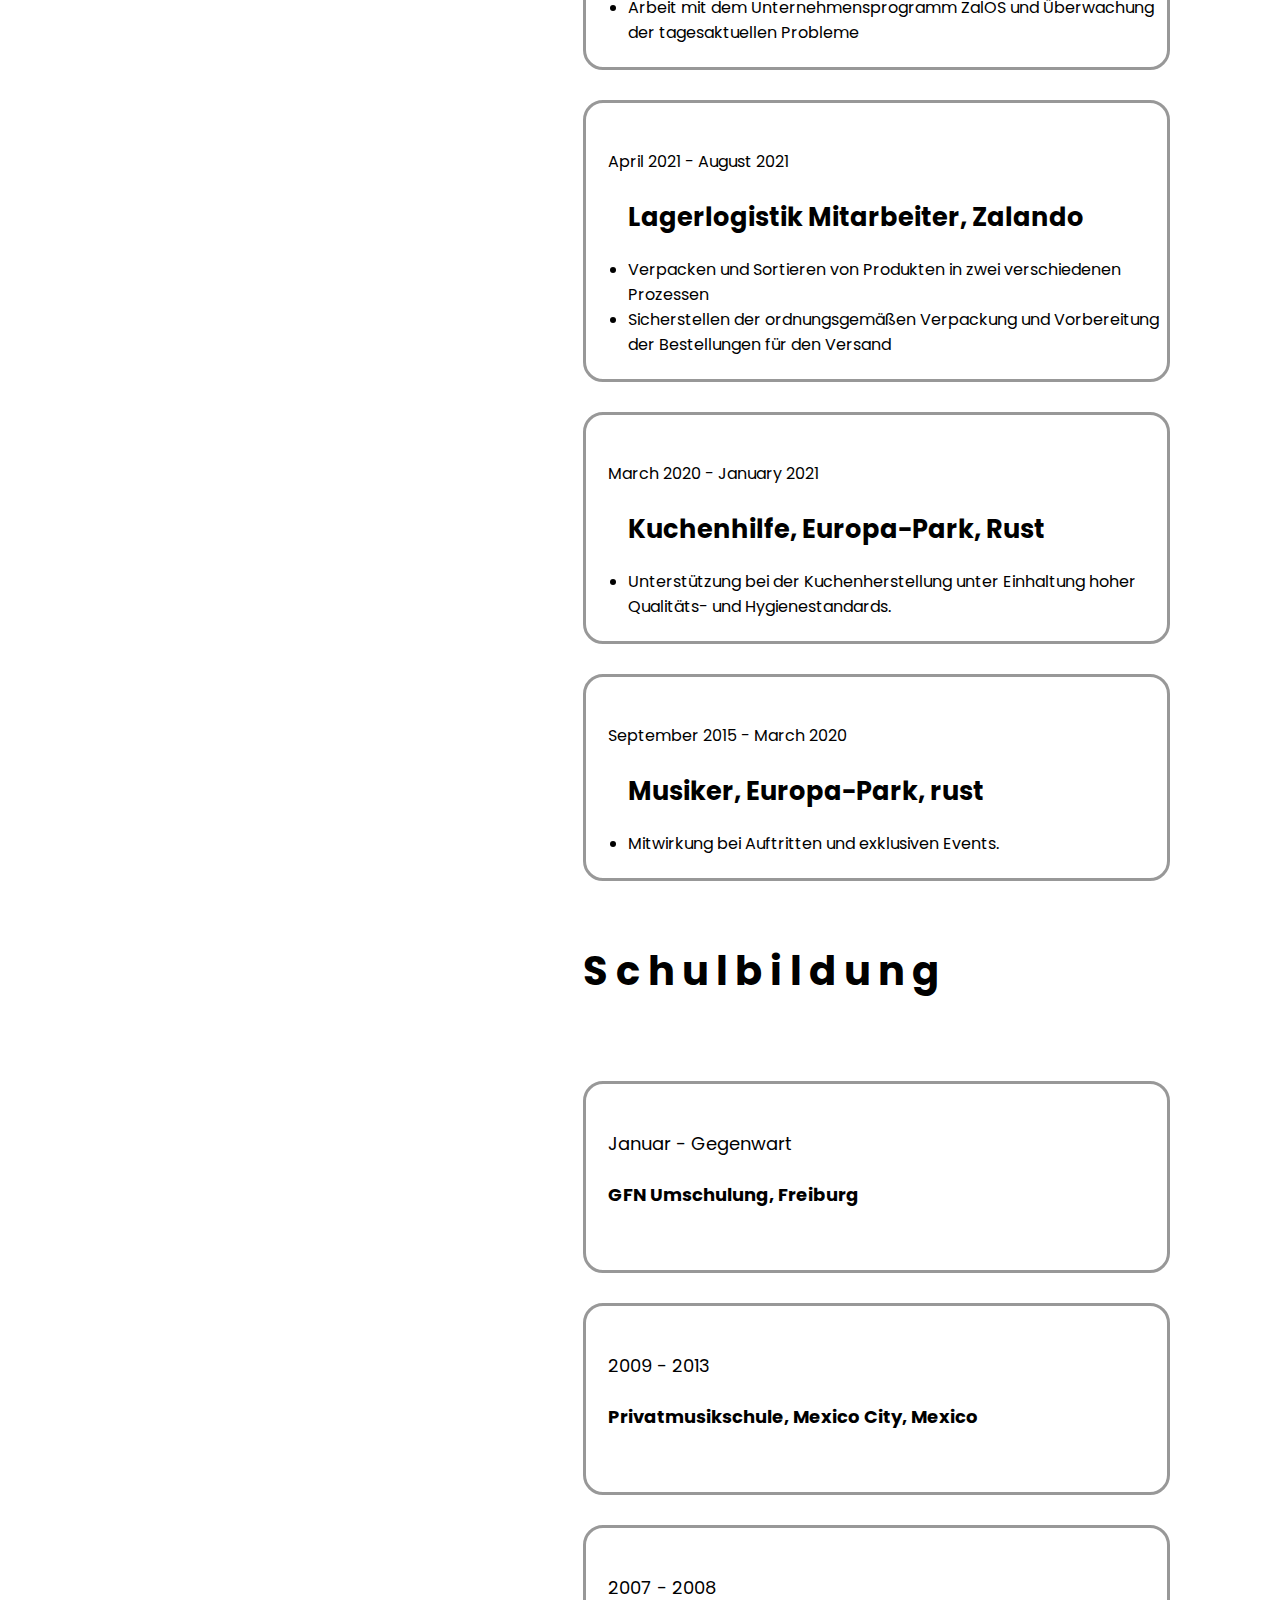
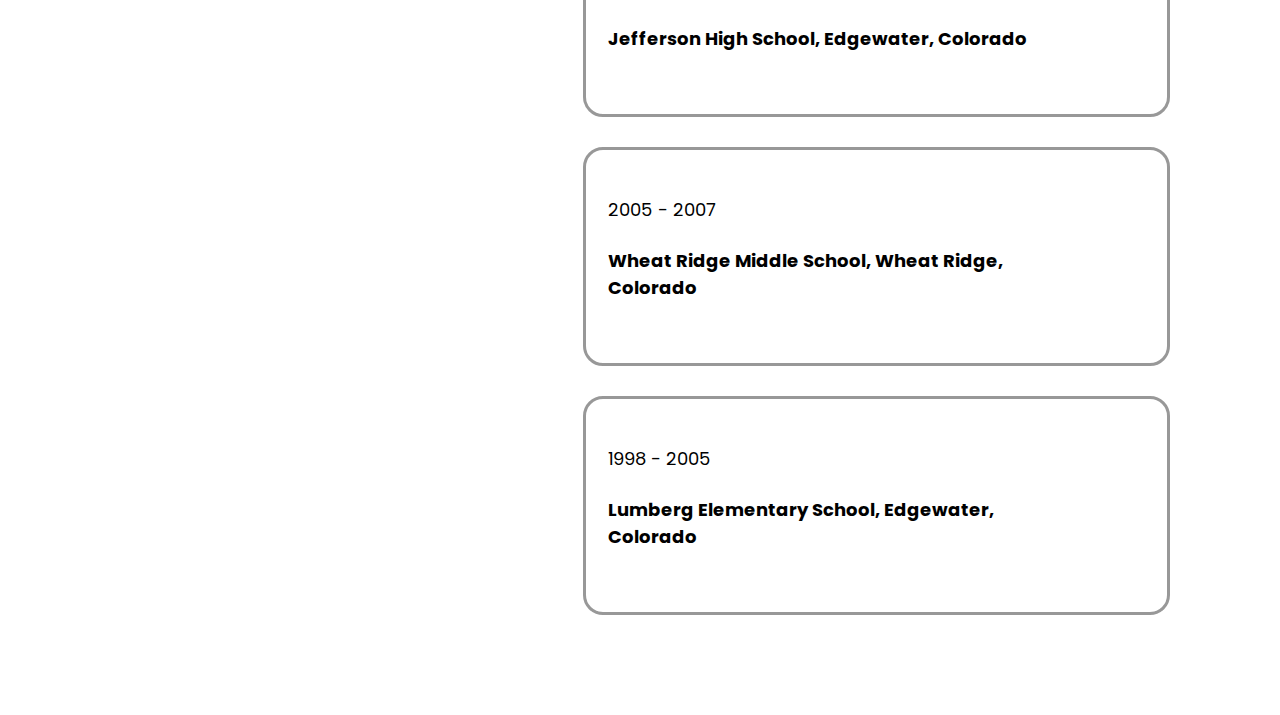
==== commit 044790dd: "update on tab logo and lebenslauf section" ====
--- a/resume.html
+++ b/resume.html
@@ -73,7 +73,7 @@
 
     </section>
     <section id="about-right-ctr">
-        <h2>About Me</h2>
+        <h2>Über mich</h2>
         <div id="about-text" >
             <p class="text">
                 Ich absolviere derzeit eine zweijährige Umschulung zum Fachinformatiker für Anwendungsentwicklung und
@@ -168,12 +168,12 @@
                 </div>
 
             </div>
-            <div id="cv">
-                <a id="download" href="#">Bewerbung Herunterladen
-                    <i class="fa-solid fa-download"></i>
-                </a>
-
-            </div>
+<!--            <div id="cv">-->
+<!--                <a id="download" href="#">Bewerbung Herunterladen-->
+<!--                    <i class="fa-solid fa-download"></i>-->
+<!--                </a>-->
+
+<!--            </div>-->
             <h2>Schulbildung</h2>
             <section id="schools-ctr">
                 <div class="schools">
--- a/resume.css
+++ b/resume.css
@@ -288,6 +288,18 @@
 }
 
 @media (max-width: 730px) {
+    #logo{
+        width: 200px;
+        top: 1rem;
+    }
+    .navbar-toggler{
+        width: 50px;
+        height: 50px;
+    }
+    .navbar-toggler-icon{
+        width: 25px;
+        height: 25px;
+    }
 
     .navbar{
         padding:0;
